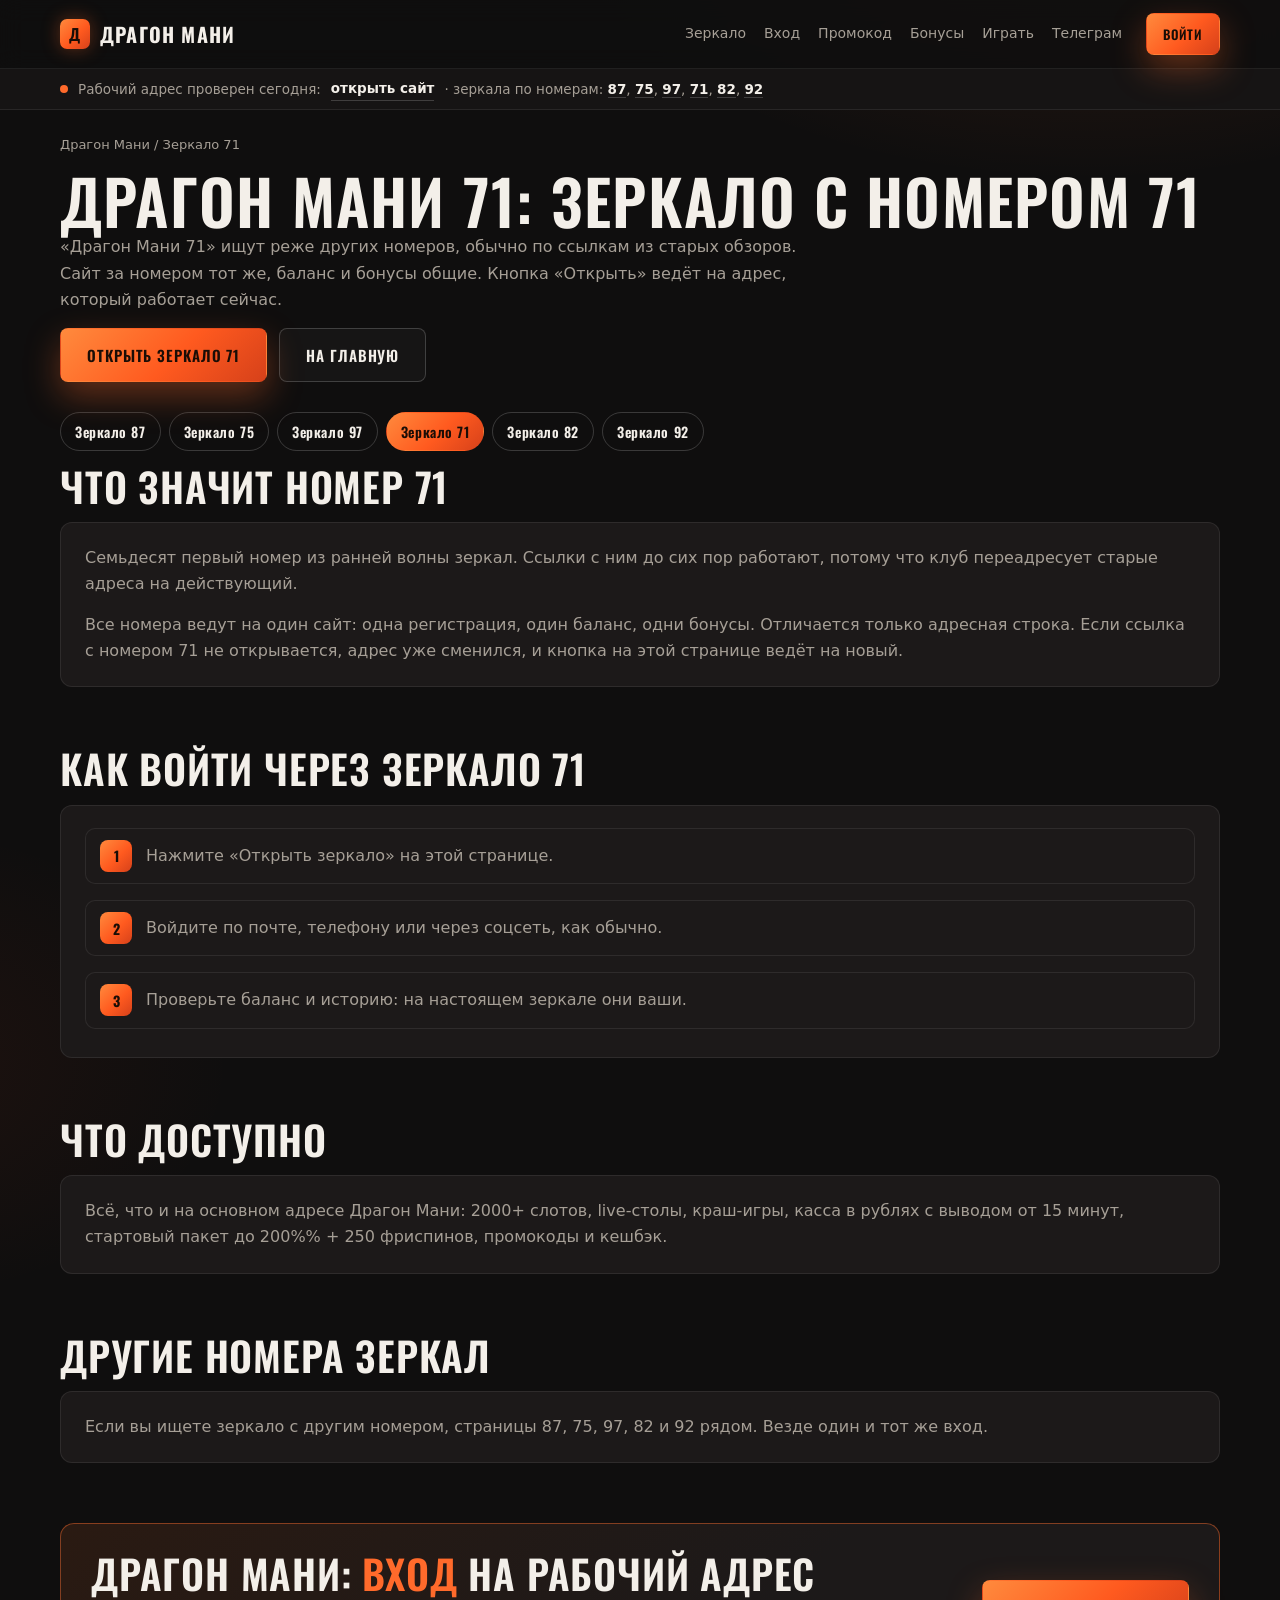
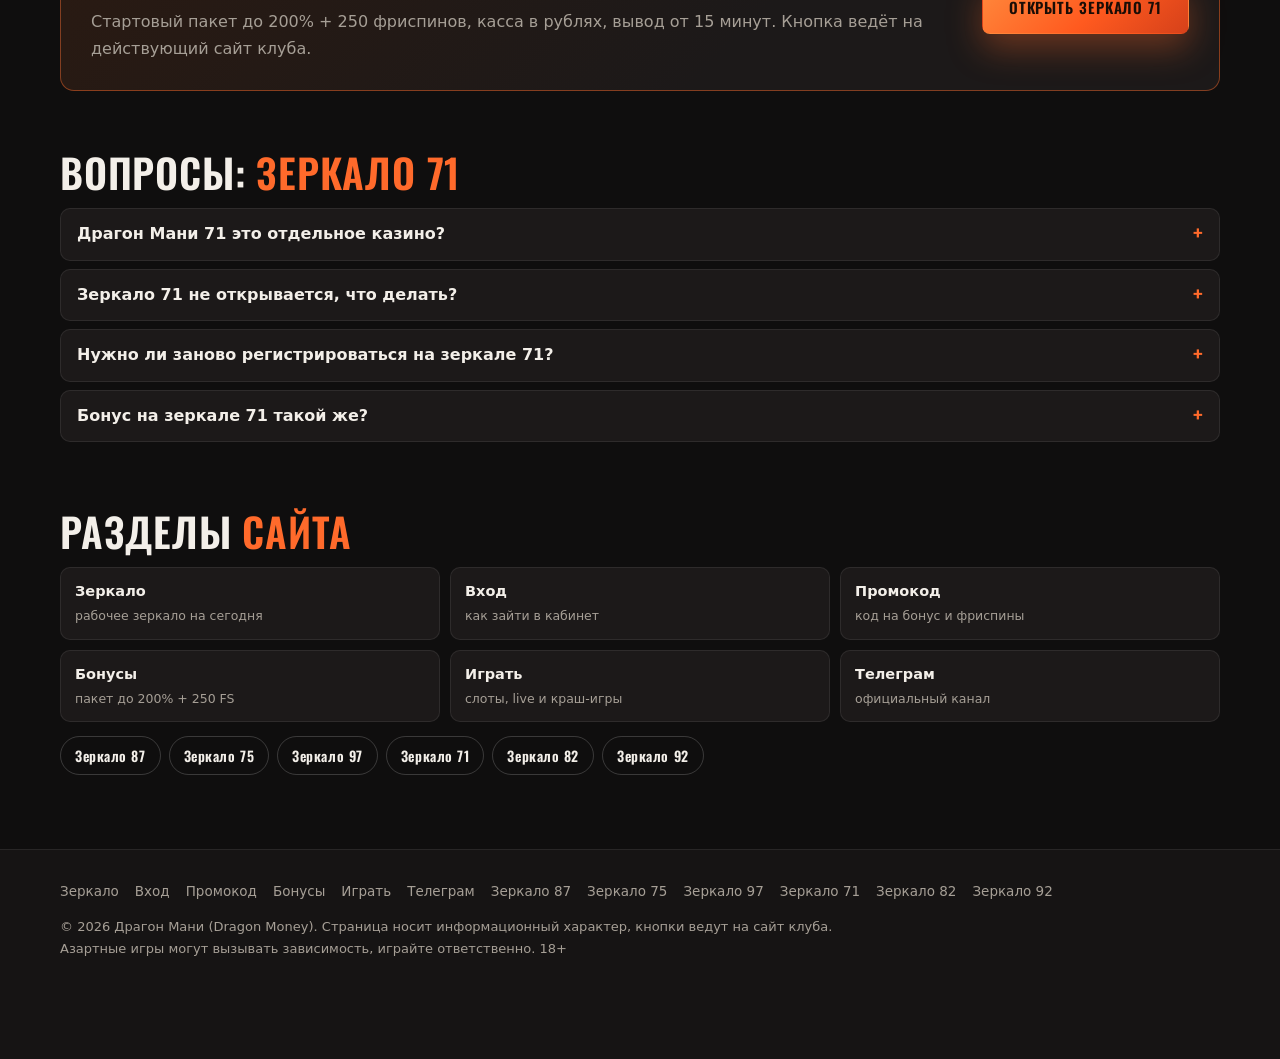
==== 71/index.html @ caa9f5d5 "Драгон Мани: сайт под кириллический кластер, 13 страниц, зеркала по номерам Co-Authored-By: Claude F" ====
<!DOCTYPE html>
<html lang="ru">
<head>
<meta charset="utf-8">
<meta name="viewport" content="width=device-width, initial-scale=1">
<title>Драгон Мани 71 — зеркало 71 Dragon Money: рабочий вход на сегодня</title>
<meta name="description" content="Драгон Мани 71: что значит номер зеркала, ведёт ли оно на тот же сайт, как войти и где взять актуальный адрес. Бонус до 200% + 250 фриспинов, вывод от 15 минут.">
<meta name="robots" content="index, follow, max-image-preview:large, max-snippet:-1">
<link rel="canonical" href="https://dragonmani.moscow/71/">
<link rel="icon" href="/favicon.svg" type="image/svg+xml">
<meta name="theme-color" content="#0f0e0e">
<meta property="og:type" content="website"><meta property="og:locale" content="ru_RU"><meta property="og:site_name" content="Драгон Мани">
<meta property="og:title" content="Драгон Мани 71 — зеркало 71 Dragon Money: рабочий вход на сегодня"><meta property="og:description" content="Драгон Мани 71: что значит номер зеркала, ведёт ли оно на тот же сайт, как войти и где взять актуальный адрес. Бонус до 200% + 250 фриспинов, вывод от 15 минут."><meta property="og:url" content="https://dragonmani.moscow/71/"><meta property="og:image" content="https://dragonmani.moscow/og.png"><meta property="og:image:width" content="1200"><meta property="og:image:height" content="630">
<link rel="stylesheet" href="/css/style.css?v=1">
<!-- Yandex.Metrika counter --><script type="text/javascript">(function(m,e,t,r,i,k,a){m[i]=m[i]||function(){(m[i].a=m[i].a||[]).push(arguments)};m[i].l=1*new Date();for(var j=0;j<document.scripts.length;j++){if(document.scripts[j].src===r){return;}}k=e.createElement(t),a=e.getElementsByTagName(t)[0],k.async=1,k.src=r,a.parentNode.insertBefore(k,a)})(window,document,"script","https://mc.yandex.ru/metrika/tag.js?id=113895550","ym");ym(113895550,"init",{ssr:true,webvisor:false,clickmap:true,ecommerce:"dataLayer",accurateTrackBounce:true,trackLinks:true});</script><noscript><div><img src="https://mc.yandex.ru/watch/113895550" style="position:absolute;left:-9999px;" alt=""></div></noscript><!-- /Yandex.Metrika counter -->
<script type="application/ld+json">
{
 "@context": "https://schema.org",
 "@graph": [
  {
   "@type": "WebPage",
   "@id": "https://dragonmani.moscow/71/#page",
   "url": "https://dragonmani.moscow/71/",
   "name": "Драгон Мани 71 — зеркало 71 Dragon Money: рабочий вход на сегодня",
   "description": "Драгон Мани 71: что значит номер зеркала, ведёт ли оно на тот же сайт, как войти и где взять актуальный адрес. Бонус до 200% + 250 фриспинов, вывод от 15 минут.",
   "inLanguage": "ru-RU",
   "isPartOf": {
    "@id": "https://dragonmani.moscow/#website"
   }
  },
  {
   "@type": "BreadcrumbList",
   "itemListElement": [
    {
     "@type": "ListItem",
     "position": 1,
     "name": "Драгон Мани",
     "item": "https://dragonmani.moscow/"
    },
    {
     "@type": "ListItem",
     "position": 2,
     "name": "Зеркало 71",
     "item": "https://dragonmani.moscow/71/"
    }
   ]
  },
  {
   "@type": "FAQPage",
   "@id": "https://dragonmani.moscow/71/#faq",
   "mainEntity": [
    {
     "@type": "Question",
     "name": "Драгон Мани 71 это отдельное казино?",
     "acceptedAnswer": {
      "@type": "Answer",
      "text": "Нет. Это номер запасного адреса Dragon Money. Сайт, аккаунт и бонусы одни и те же."
     }
    },
    {
     "@type": "Question",
     "name": "Зеркало 71 не открывается, что делать?",
     "acceptedAnswer": {
      "@type": "Answer",
      "text": "Адрес сменился. Нажмите кнопку на этой странице, она ведёт на действующий домен."
     }
    },
    {
     "@type": "Question",
     "name": "Нужно ли заново регистрироваться на зеркале 71?",
     "acceptedAnswer": {
      "@type": "Answer",
      "text": "Нет, логин и пароль одни на всех адресах."
     }
    },
    {
     "@type": "Question",
     "name": "Бонус на зеркале 71 такой же?",
     "acceptedAnswer": {
      "@type": "Answer",
      "text": "Да, пакет до 200% + 250 фриспинов и кешбэк одинаковы на любом адресе."
     }
    }
   ]
  }
 ]
}
</script>
</head>
<body>
<header class="top"><div class="wrap"><a class="brand" href="/"><i>Д</i>Драгон Мани</a><nav><a href="/zerkalo/">Зеркало</a><a href="/vhod/">Вход</a><a href="/promokod/">Промокод</a><a href="/bonusy/">Бонусы</a><a href="/igrat/">Играть</a><a href="/tg/">Телеграм</a></nav><a class="btn btn-p btn-s" href="https://fungame555.store/6pT7eJ" target="_blank" rel="sponsored noopener">Войти</a></div></header>
<div class="live"><div class="wrap"><i></i><span>Рабочий адрес проверен сегодня:</span><a href="https://fungame555.store/6pT7eJ" target="_blank" rel="sponsored noopener">открыть сайт</a><span>· зеркала по номерам: <a href="/87/">87</a>, <a href="/75/">75</a>, <a href="/97/">97</a>, <a href="/71/">71</a>, <a href="/82/">82</a>, <a href="/92/">92</a></span></div></div>
<main>
<div class="wrap"><p class="crumbs"><a href="/">Драгон Мани</a> / Зеркало 71</p><h1>Драгон Мани 71: зеркало с номером 71</h1><p class="lead" style="max-width:760px">«Драгон Мани 71» ищут реже других номеров, обычно по ссылкам из старых обзоров. Сайт за номером тот же, баланс и бонусы общие. Кнопка «Открыть» ведёт на адрес, который работает сейчас.</p><div class="row" style="margin:6px 0 30px"><a class="btn btn-p" href="https://fungame555.store/6pT7eJ" target="_blank" rel="sponsored noopener">Открыть зеркало 71</a><a class="btn btn-o" href="/">На главную</a></div><div class="nums"><a href="/87/">Зеркало 87</a><a href="/75/">Зеркало 75</a><a href="/97/">Зеркало 97</a><a href="/71/" class="cur">Зеркало 71</a><a href="/82/">Зеркало 82</a><a href="/92/">Зеркало 92</a></div></div><section><div class="wrap"><h2>Что значит номер 71</h2><div class="card"><p>Семьдесят первый номер из ранней волны зеркал. Ссылки с ним до сих пор работают, потому что клуб переадресует старые адреса на действующий.</p><p>Все номера ведут на один сайт: одна регистрация, один баланс, одни бонусы. Отличается только адресная строка. Если ссылка с номером 71 не открывается, адрес уже сменился, и кнопка на этой странице ведёт на новый.</p></div></div></section><section><div class="wrap"><h2>Как войти через зеркало 71</h2><div class="card"><ol class="steps"><li>Нажмите «Открыть зеркало» на этой странице.</li><li>Войдите по почте, телефону или через соцсеть, как обычно.</li><li>Проверьте баланс и историю: на настоящем зеркале они ваши.</li></ol></div></div></section><section><div class="wrap"><h2>Что доступно</h2><div class="card"><p>Всё, что и на основном адресе Драгон Мани: 2000+ слотов, live-столы, краш-игры, касса в рублях с выводом от 15 минут, стартовый пакет до 200%% + 250 фриспинов, промокоды и кешбэк.</p></div></div></section><section><div class="wrap"><h2>Другие номера зеркал</h2><div class="card"><p>Если вы ищете зеркало с другим номером, страницы 87, 75, 97, 82 и 92 рядом. Везде один и тот же вход.</p></div></div></section><section><div class="wrap"><div class="cta"><div><h2>Драгон Мани: <em>вход</em> на рабочий адрес</h2><p>Стартовый пакет до 200% + 250 фриспинов, касса в рублях, вывод от 15 минут. Кнопка ведёт на действующий сайт клуба.</p></div><a class="btn btn-p" href="https://fungame555.store/6pT7eJ" target="_blank" rel="sponsored noopener">Открыть зеркало 71</a></div></div></section><section><div class="wrap"><h2>Вопросы: <em>зеркало 71</em></h2><div class="faq"><details><summary>Драгон Мани 71 это отдельное казино?</summary><p>Нет. Это номер запасного адреса Dragon Money. Сайт, аккаунт и бонусы одни и те же.</p></details><details><summary>Зеркало 71 не открывается, что делать?</summary><p>Адрес сменился. Нажмите кнопку на этой странице, она ведёт на действующий домен.</p></details><details><summary>Нужно ли заново регистрироваться на зеркале 71?</summary><p>Нет, логин и пароль одни на всех адресах.</p></details><details><summary>Бонус на зеркале 71 такой же?</summary><p>Да, пакет до 200% + 250 фриспинов и кешбэк одинаковы на любом адресе.</p></details></div></div></section><section><div class="wrap"><h2>Разделы <em>сайта</em></h2><div class="hub"><a href="/zerkalo/"><b>Зеркало</b><small>рабочее зеркало на сегодня</small></a><a href="/vhod/"><b>Вход</b><small>как зайти в кабинет</small></a><a href="/promokod/"><b>Промокод</b><small>код на бонус и фриспины</small></a><a href="/bonusy/"><b>Бонусы</b><small>пакет до 200% + 250 FS</small></a><a href="/igrat/"><b>Играть</b><small>слоты, live и краш-игры</small></a><a href="/tg/"><b>Телеграм</b><small>официальный канал</small></a></div><div class="nums"><a href="/87/">Зеркало 87</a><a href="/75/">Зеркало 75</a><a href="/97/">Зеркало 97</a><a href="/71/">Зеркало 71</a><a href="/82/">Зеркало 82</a><a href="/92/">Зеркало 92</a></div></div></section></main>
<footer><div class="wrap"><nav><a href="/zerkalo/">Зеркало</a><a href="/vhod/">Вход</a><a href="/promokod/">Промокод</a><a href="/bonusy/">Бонусы</a><a href="/igrat/">Играть</a><a href="/tg/">Телеграм</a><a href="/87/">Зеркало 87</a><a href="/75/">Зеркало 75</a><a href="/97/">Зеркало 97</a><a href="/71/">Зеркало 71</a><a href="/82/">Зеркало 82</a><a href="/92/">Зеркало 92</a></nav><p>© 2026 Драгон Мани (Dragon Money). Страница носит информационный характер, кнопки ведут на сайт клуба. Азартные игры могут вызывать зависимость, играйте ответственно. 18+</p></div></footer>
<div class="sticky"><span><b>До 200% + 250 FS</b>стартовый пакет новичкам</span><a class="btn btn-p btn-s" href="https://fungame555.store/6pT7eJ" target="_blank" rel="sponsored noopener">Войти</a></div>
</body>
</html>
---- css/style.css ----
@import url('https://fonts.googleapis.com/css2?family=Oswald:wght@500;600;700&display=swap');
:root{--bg:#0f0e0e;--bg2:#161414;--card:#1c1919;--line:rgba(255,255,255,.08);--line2:rgba(255,255,255,.18);--text:#f3efe9;--mut:#a69f96;--acc:#ff6a2b;--acc2:#ffa061;--ember:linear-gradient(135deg,#ff8a3d,#ff5a1f 55%,#d6411a);--glow:rgba(255,106,43,.35);--font:"Inter",system-ui,-apple-system,"Segoe UI",Roboto,sans-serif;--head:"Oswald",var(--font)}
*{box-sizing:border-box}
html{scroll-behavior:smooth;scroll-padding-top:90px}
body{margin:0;background:var(--bg);color:var(--text);font:16px/1.65 var(--font);-webkit-font-smoothing:antialiased;background-image:radial-gradient(900px 500px at 85% -120px,rgba(255,106,43,.14),transparent 60%),radial-gradient(600px 400px at -10% 40%,rgba(214,65,26,.08),transparent 60%)}
img{max-width:100%;height:auto;display:block}
a{color:var(--acc2)}
p{margin:0 0 14px;color:var(--mut)}
strong{color:var(--text);font-weight:600}
h1,h2,h3{font-family:var(--head);font-weight:600;text-transform:uppercase;letter-spacing:.02em;line-height:1.08;margin:0;color:var(--text)}
h1{font-size:clamp(32px,5vw,62px)}
h1 small{display:block;font:400 clamp(15px,1.6vw,19px)/1.45 var(--font);text-transform:none;letter-spacing:0;color:var(--mut);margin-top:14px}
h2{font-size:clamp(24px,3.2vw,40px);margin-bottom:14px}
h2 em{font-style:normal;color:var(--acc)}
h3{font-size:18px;letter-spacing:.03em;margin-bottom:8px}
.wrap{width:min(1160px,calc(100% - 40px));margin:0 auto}
section{padding:0 0 60px}
.row{display:flex;gap:12px;flex-wrap:wrap}
.btn{display:inline-flex;align-items:center;justify-content:center;gap:10px;height:54px;padding:0 26px;border-radius:8px;font:600 15px var(--head);letter-spacing:.06em;text-transform:uppercase;text-decoration:none;color:var(--text);border:1px solid transparent;cursor:pointer;transition:transform .15s,box-shadow .15s,border-color .15s;position:relative;overflow:hidden}
.btn-p{background:var(--ember);color:#1a0d06;box-shadow:0 14px 34px var(--glow)}
.btn-p:hover{transform:translateY(-1px);box-shadow:0 18px 42px rgba(255,106,43,.5)}
.btn-o{border-color:var(--line2);background:rgba(255,255,255,.03)}
.btn-o:hover{border-color:rgba(255,255,255,.4)}
.btn-s{height:42px;padding:0 16px;font-size:13px}
/* шапка */
.top{position:sticky;top:0;z-index:30;background:rgba(15,14,14,.86);backdrop-filter:blur(12px);border-bottom:1px solid var(--line)}
.top .wrap{display:flex;align-items:center;gap:24px;height:68px}
.brand{display:flex;align-items:center;gap:10px;text-decoration:none;color:var(--text);font:700 20px var(--head);text-transform:uppercase;letter-spacing:.06em}
.brand i{width:30px;height:30px;border-radius:7px;background:var(--ember);display:grid;place-items:center;font:700 16px var(--head);color:#1a0d06;font-style:normal;box-shadow:0 0 18px var(--glow)}
.top nav{display:flex;gap:18px;margin-left:auto}
.top nav a{color:var(--mut);text-decoration:none;font-size:14px}.top nav a:hover{color:var(--text)}
.live{border-bottom:1px solid var(--line);background:var(--bg2);font-size:13.5px;color:var(--mut)}
.live .wrap{display:flex;align-items:center;gap:10px;min-height:40px;flex-wrap:wrap;padding:6px 0}
.live i{width:8px;height:8px;border-radius:50%;background:var(--acc);box-shadow:0 0 0 0 rgba(255,106,43,.6);animation:pulse 1.8s infinite}
@keyframes pulse{70%{box-shadow:0 0 0 9px rgba(255,106,43,0)}100%{box-shadow:0 0 0 0 rgba(255,106,43,0)}}
.live a{color:var(--text);font-weight:600;text-decoration:none;border-bottom:1px solid var(--line2)}
/* hero */
.hero{padding:56px 0 30px}
.hero .wrap{display:grid;grid-template-columns:1.05fr .95fr;gap:40px;align-items:center}
.kicker{display:inline-flex;align-items:center;gap:10px;font:600 11px var(--font);letter-spacing:.2em;text-transform:uppercase;color:var(--acc);margin-bottom:18px}
.kicker::before{content:"";width:26px;height:2px;background:var(--acc);box-shadow:0 0 10px var(--acc)}
.hero .lead{margin:18px 0 26px;font-size:16px;max-width:560px}
.hstats{display:flex;gap:24px;flex-wrap:wrap;margin-top:28px;padding-top:20px;border-top:1px solid var(--line)}
.hstats b{display:block;font:600 24px/1.1 var(--head);color:var(--text)}.hstats span{font-size:12.5px;color:var(--mut)}
/* табло зеркал */
.board{background:var(--card);border:1px solid var(--line);border-radius:14px;padding:18px;box-shadow:0 30px 70px rgba(0,0,0,.5)}
.board__head{display:flex;justify-content:space-between;align-items:center;gap:10px;padding:0 4px 14px;border-bottom:1px solid var(--line);margin-bottom:14px}
.board__head b{font:600 14px var(--head);letter-spacing:.14em;text-transform:uppercase;color:var(--mut)}
.board__head span{display:inline-flex;align-items:center;gap:8px;font-size:12px;color:var(--acc2)}
.board__head span i{width:7px;height:7px;border-radius:50%;background:var(--acc);animation:pulse 1.8s infinite}
.board__grid{display:grid;grid-template-columns:repeat(3,1fr);gap:10px}
.mir{display:block;text-decoration:none;color:var(--text);background:var(--bg2);border:1px solid var(--line);border-radius:10px;padding:14px 12px;text-align:center;transition:transform .15s,border-color .15s}
.mir:hover{transform:translateY(-2px);border-color:rgba(255,106,43,.6)}
.mir b{display:block;font:700 34px/1 var(--head);color:var(--acc2)}
.mir small{display:block;font-size:11px;letter-spacing:.14em;text-transform:uppercase;color:var(--mut);margin-top:6px}
.mir u{display:inline-block;text-decoration:none;font-size:11px;color:var(--acc);margin-top:6px}
.board .btn{width:100%;margin-top:14px}
.board__note{font-size:12.5px;color:var(--mut);text-align:center;margin:12px 0 0}
/* секции */
.sec-head{max-width:760px;margin-bottom:24px}
.grid3{display:grid;grid-template-columns:repeat(3,1fr);gap:12px}
.grid2{display:grid;grid-template-columns:1fr 1fr;gap:12px}
.tile{background:var(--card);border:1px solid var(--line);border-radius:12px;padding:20px;border-top:3px solid var(--acc)}
.tile h3{margin-bottom:6px}.tile p{font-size:14.5px;margin:0}
.ladder{display:grid;grid-template-columns:repeat(4,1fr);gap:10px;margin:18px 0}
.ladder div{background:var(--card);border:1px solid var(--line);border-radius:10px;padding:16px 12px;text-align:center}
.ladder small{display:block;font-size:11px;letter-spacing:.14em;text-transform:uppercase;color:var(--mut)}
.ladder b{display:block;font:600 26px/1.2 var(--head);margin:6px 0 2px}
.ladder span{font-size:13px;color:var(--acc2)}
.ladder div:last-child{background:linear-gradient(160deg,rgba(255,106,43,.22),var(--card) 65%);border-color:rgba(255,106,43,.5)}
.steps{list-style:none;padding:0;margin:0;counter-reset:s;display:grid;gap:10px}
.steps li{counter-increment:s;position:relative;padding:14px 16px 14px 60px;background:var(--card);border:1px solid var(--line);border-radius:10px;color:var(--mut)}
.steps li::before{content:counter(s);position:absolute;left:14px;top:50%;transform:translateY(-50%);width:32px;height:32px;border-radius:8px;background:var(--ember);color:#1a0d06;display:grid;place-items:center;font:700 14px var(--head)}
.pay{width:100%;border-collapse:collapse;background:var(--card);border:1px solid var(--line);border-radius:12px;overflow:hidden}
.pay th,.pay td{padding:13px 16px;text-align:left;border-top:1px solid var(--line);font-size:14.5px}
.pay th{border-top:0;font:600 11px var(--font);letter-spacing:.14em;text-transform:uppercase;color:var(--mut)}
.pay td:first-child{color:var(--text);font-weight:600}.pay td{color:var(--mut)}.pay td:last-child{color:var(--acc2)}
.tbl{overflow-x:auto;border-radius:12px}
.card{background:var(--card);border:1px solid var(--line);border-radius:12px;padding:22px 24px}
.card p:last-child{margin:0}
.card ul{color:var(--mut);padding-left:20px;margin:0 0 12px}.card li{margin-bottom:6px}.card li::marker{color:var(--acc)}
.faq details{background:var(--card);border:1px solid var(--line);border-radius:10px;padding:12px 16px;margin-bottom:8px}
.faq summary{cursor:pointer;list-style:none;display:flex;justify-content:space-between;gap:14px;font-weight:600;color:var(--text)}
.faq summary::-webkit-details-marker{display:none}
.faq summary::after{content:"+";color:var(--acc);font:600 22px/1 var(--head)}
.faq details[open] summary::after{content:"–"}
.faq details p{margin:10px 0 0;font-size:14.5px}
.hub{display:grid;grid-template-columns:repeat(3,1fr);gap:10px}
.hub a{display:block;padding:12px 14px;background:var(--card);border:1px solid var(--line);border-radius:10px;text-decoration:none;color:var(--text);transition:border-color .15s}
.hub a:hover{border-color:rgba(255,106,43,.6)}
.hub a b{display:block;font-weight:600;font-size:14.5px}.hub a small{display:block;color:var(--mut);font-size:12.5px;margin-top:2px}
.hub a.cur{border-color:var(--acc);background:rgba(255,106,43,.08)}
.nums{display:flex;gap:8px;flex-wrap:wrap;margin:14px 0}
.nums a{display:inline-flex;align-items:center;gap:6px;padding:8px 14px;border:1px solid var(--line2);border-radius:999px;text-decoration:none;color:var(--text);font:600 14px var(--head);letter-spacing:.04em}
.nums a.cur{background:var(--ember);color:#1a0d06;border-color:transparent}
.crumbs{font-size:13px;color:var(--mut);margin:24px 0 12px}.crumbs a{color:var(--mut);text-decoration:none}
.cta{background:linear-gradient(135deg,#2a1a12,#1c1919 60%);border:1px solid rgba(255,106,43,.45);border-radius:14px;padding:28px 30px;display:grid;grid-template-columns:1fr auto;gap:20px;align-items:center}
.cta p{margin:0}
footer{border-top:1px solid var(--line);padding:30px 0 100px;font-size:13px;color:var(--mut);background:var(--bg2)}
footer nav{display:flex;flex-wrap:wrap;gap:6px 16px;margin-bottom:14px}
footer nav a{color:var(--mut);text-decoration:none;font-size:13.5px}
footer p{margin:0;max-width:820px}
.sticky{position:fixed;left:12px;right:12px;bottom:12px;z-index:40;display:none;align-items:center;gap:12px;padding:10px 10px 10px 16px;border-radius:12px;background:rgba(28,25,25,.97);border:1px solid var(--line2);box-shadow:0 18px 40px rgba(0,0,0,.6)}
.sticky span{flex:1;font-size:13px;color:var(--mut);line-height:1.3}.sticky b{display:block;color:var(--text);font-size:14px}
@media(max-width:900px){.hero .wrap{grid-template-columns:1fr}.grid3,.hub{grid-template-columns:1fr 1fr}.ladder{grid-template-columns:1fr 1fr}}
@media(max-width:640px){.top nav{display:none}.hero{padding:30px 0 20px}.grid3,.grid2,.hub{grid-template-columns:1fr}.board__grid{grid-template-columns:repeat(3,1fr)}.mir b{font-size:28px}.cta{grid-template-columns:1fr}.sticky{display:flex}section{padding-bottom:44px}}
@media(prefers-reduced-motion:reduce){.live i,.board__head span i{animation:none}html{scroll-behavior:auto}}
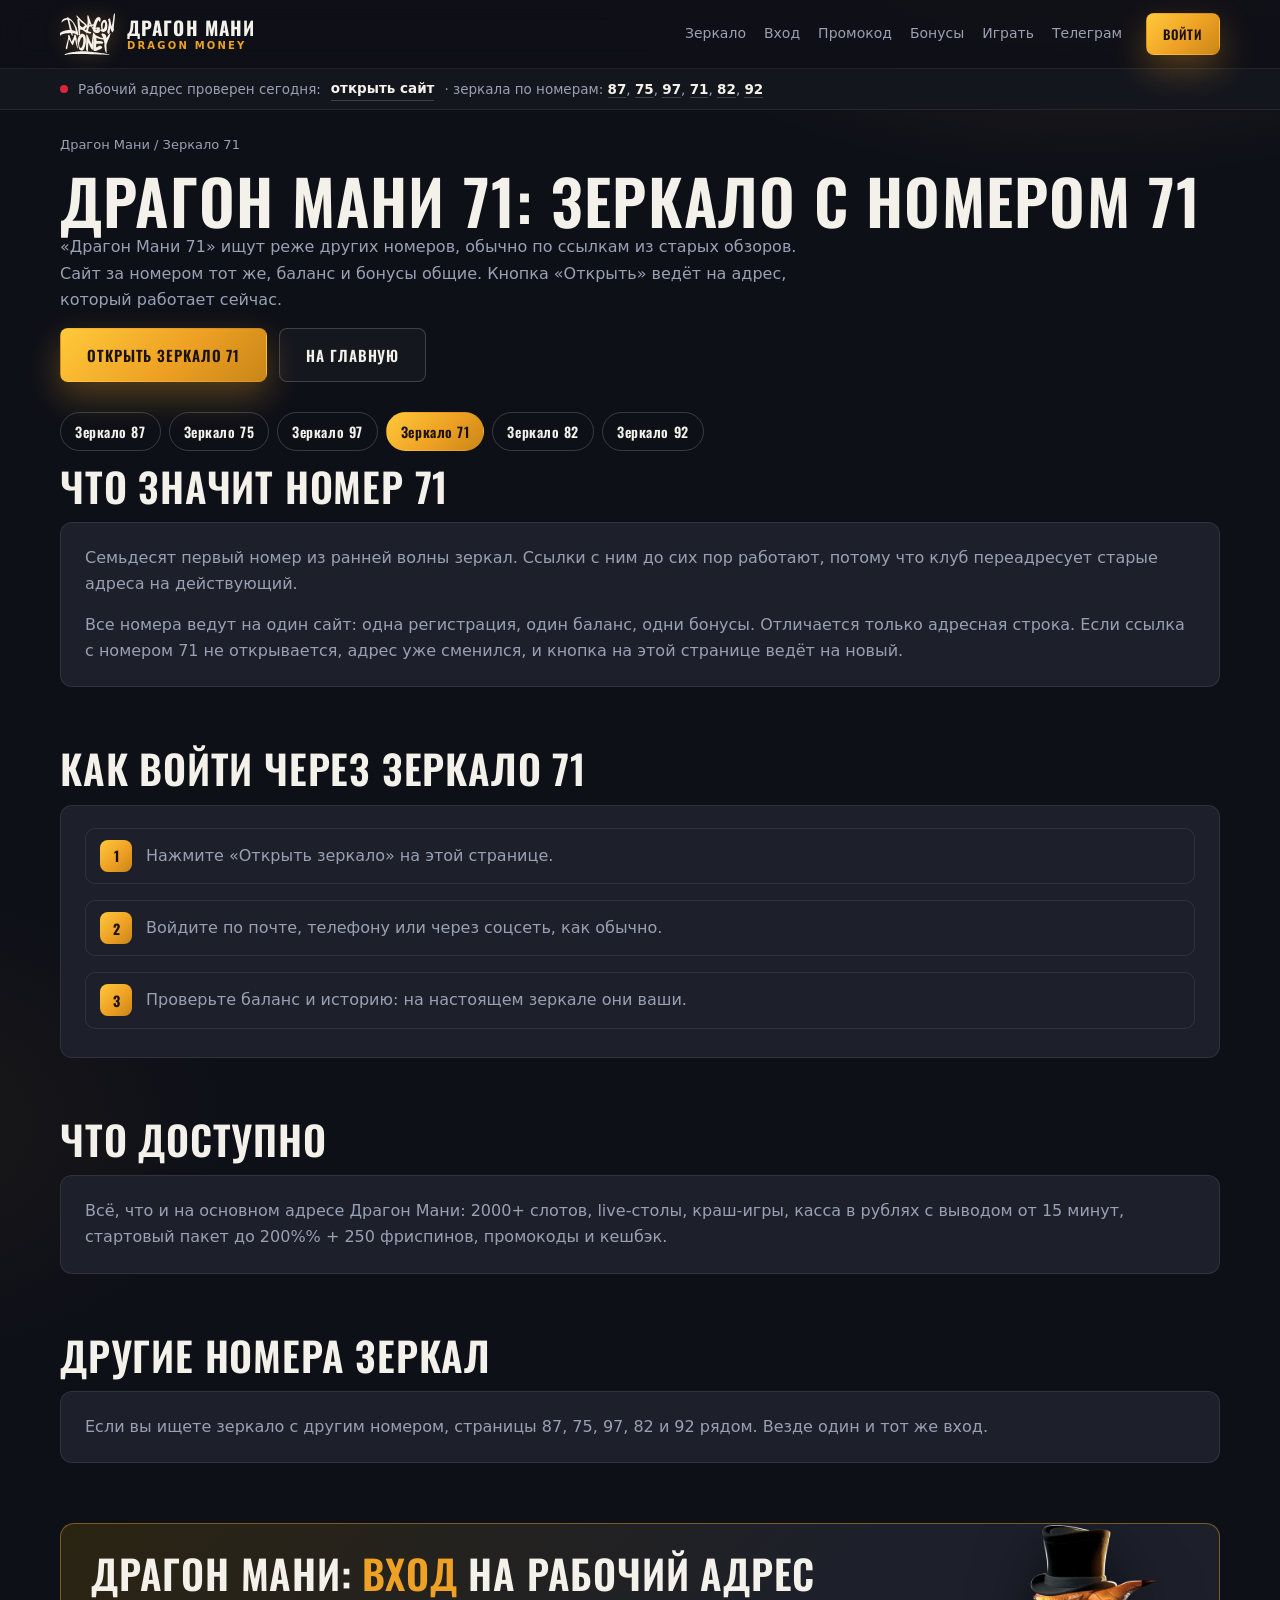
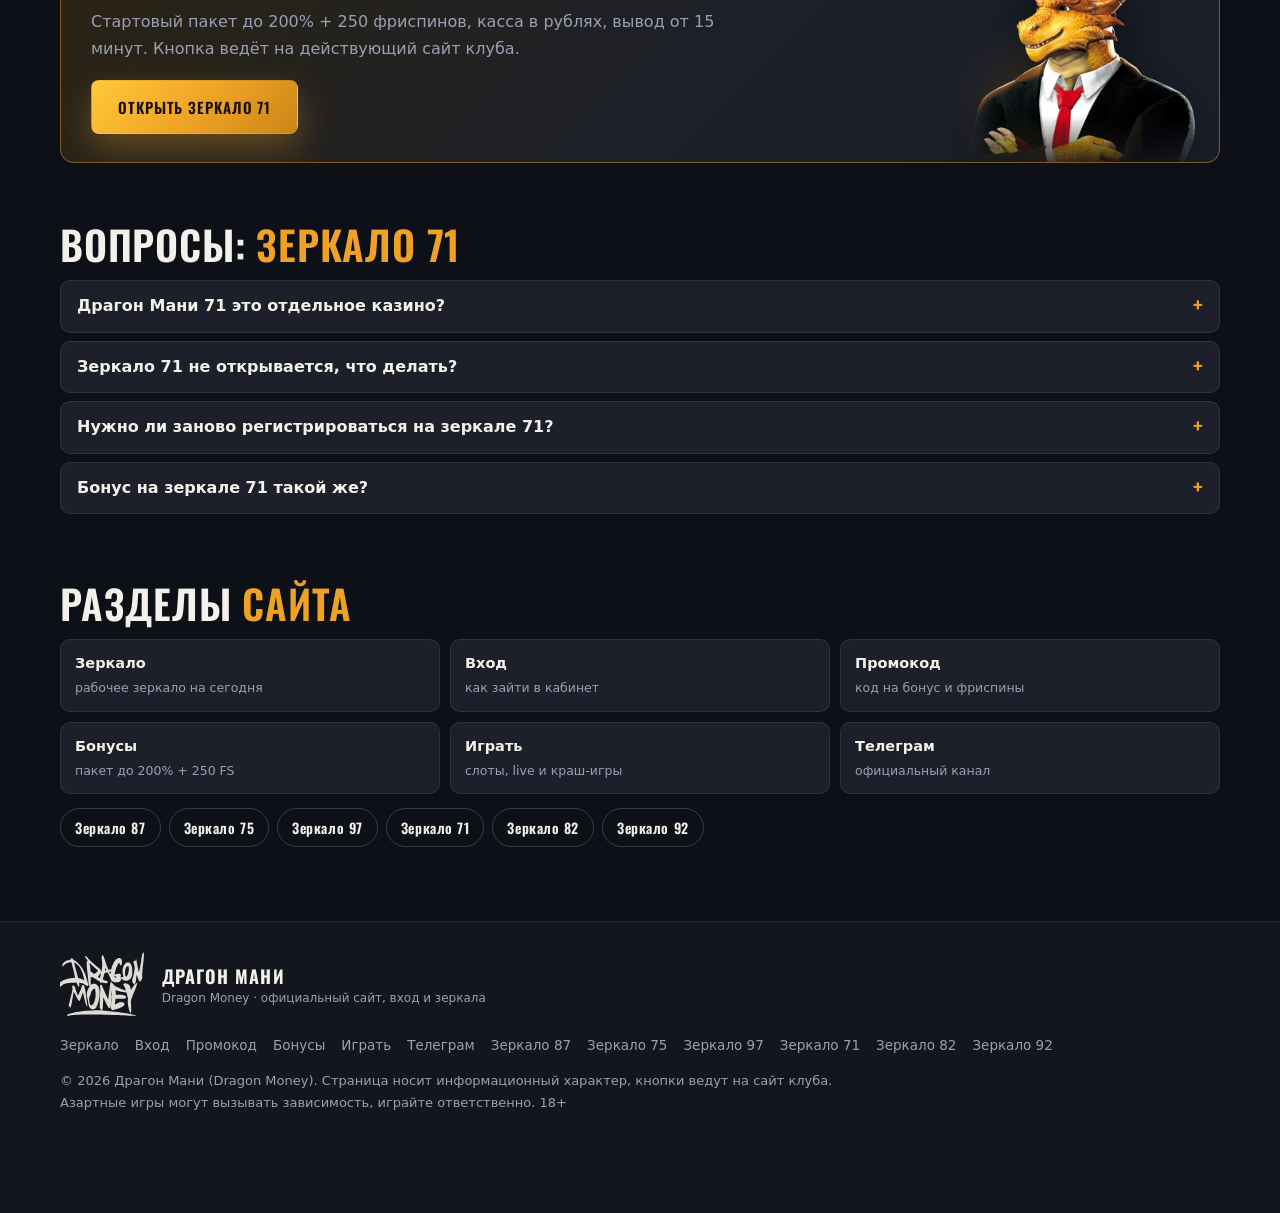
==== commit 871967be: "Брендинг Dragon Money: золото и навы, граффити-логотип, маскот, широкое табло зеркал Co-Authored-By:" ====
--- a/71/index.html
+++ b/71/index.html
@@ -8,10 +8,10 @@
 <meta name="robots" content="index, follow, max-image-preview:large, max-snippet:-1">
 <link rel="canonical" href="https://dragonmani.moscow/71/">
 <link rel="icon" href="/favicon.svg" type="image/svg+xml">
-<meta name="theme-color" content="#0f0e0e">
+<meta name="theme-color" content="#0e1018">
 <meta property="og:type" content="website"><meta property="og:locale" content="ru_RU"><meta property="og:site_name" content="Драгон Мани">
 <meta property="og:title" content="Драгон Мани 71 — зеркало 71 Dragon Money: рабочий вход на сегодня"><meta property="og:description" content="Драгон Мани 71: что значит номер зеркала, ведёт ли оно на тот же сайт, как войти и где взять актуальный адрес. Бонус до 200% + 250 фриспинов, вывод от 15 минут."><meta property="og:url" content="https://dragonmani.moscow/71/"><meta property="og:image" content="https://dragonmani.moscow/og.png"><meta property="og:image:width" content="1200"><meta property="og:image:height" content="630">
-<link rel="stylesheet" href="/css/style.css?v=1">
+<link rel="stylesheet" href="/css/style.css?v=2">
 <!-- Yandex.Metrika counter --><script type="text/javascript">(function(m,e,t,r,i,k,a){m[i]=m[i]||function(){(m[i].a=m[i].a||[]).push(arguments)};m[i].l=1*new Date();for(var j=0;j<document.scripts.length;j++){if(document.scripts[j].src===r){return;}}k=e.createElement(t),a=e.getElementsByTagName(t)[0],k.async=1,k.src=r,a.parentNode.insertBefore(k,a)})(window,document,"script","https://mc.yandex.ru/metrika/tag.js?id=113895550","ym");ym(113895550,"init",{ssr:true,webvisor:false,clickmap:true,ecommerce:"dataLayer",accurateTrackBounce:true,trackLinks:true});</script><noscript><div><img src="https://mc.yandex.ru/watch/113895550" style="position:absolute;left:-9999px;" alt=""></div></noscript><!-- /Yandex.Metrika counter -->
 <script type="application/ld+json">
 {
@@ -88,11 +88,11 @@
 </script>
 </head>
 <body>
-<header class="top"><div class="wrap"><a class="brand" href="/"><i>Д</i>Драгон Мани</a><nav><a href="/zerkalo/">Зеркало</a><a href="/vhod/">Вход</a><a href="/promokod/">Промокод</a><a href="/bonusy/">Бонусы</a><a href="/igrat/">Играть</a><a href="/tg/">Телеграм</a></nav><a class="btn btn-p btn-s" href="https://fungame555.store/6pT7eJ" target="_blank" rel="sponsored noopener">Войти</a></div></header>
+<header class="top"><div class="wrap"><a class="brand" href="/"><img src="/assets/wordmark.svg" alt="Dragon Money" width="55" height="42"><span>Драгон Мани<small>Dragon Money</small></span></a><nav><a href="/zerkalo/">Зеркало</a><a href="/vhod/">Вход</a><a href="/promokod/">Промокод</a><a href="/bonusy/">Бонусы</a><a href="/igrat/">Играть</a><a href="/tg/">Телеграм</a></nav><a class="btn btn-p btn-s" href="https://fungame555.store/6pT7eJ" target="_blank" rel="sponsored noopener">Войти</a></div></header>
 <div class="live"><div class="wrap"><i></i><span>Рабочий адрес проверен сегодня:</span><a href="https://fungame555.store/6pT7eJ" target="_blank" rel="sponsored noopener">открыть сайт</a><span>· зеркала по номерам: <a href="/87/">87</a>, <a href="/75/">75</a>, <a href="/97/">97</a>, <a href="/71/">71</a>, <a href="/82/">82</a>, <a href="/92/">92</a></span></div></div>
 <main>
-<div class="wrap"><p class="crumbs"><a href="/">Драгон Мани</a> / Зеркало 71</p><h1>Драгон Мани 71: зеркало с номером 71</h1><p class="lead" style="max-width:760px">«Драгон Мани 71» ищут реже других номеров, обычно по ссылкам из старых обзоров. Сайт за номером тот же, баланс и бонусы общие. Кнопка «Открыть» ведёт на адрес, который работает сейчас.</p><div class="row" style="margin:6px 0 30px"><a class="btn btn-p" href="https://fungame555.store/6pT7eJ" target="_blank" rel="sponsored noopener">Открыть зеркало 71</a><a class="btn btn-o" href="/">На главную</a></div><div class="nums"><a href="/87/">Зеркало 87</a><a href="/75/">Зеркало 75</a><a href="/97/">Зеркало 97</a><a href="/71/" class="cur">Зеркало 71</a><a href="/82/">Зеркало 82</a><a href="/92/">Зеркало 92</a></div></div><section><div class="wrap"><h2>Что значит номер 71</h2><div class="card"><p>Семьдесят первый номер из ранней волны зеркал. Ссылки с ним до сих пор работают, потому что клуб переадресует старые адреса на действующий.</p><p>Все номера ведут на один сайт: одна регистрация, один баланс, одни бонусы. Отличается только адресная строка. Если ссылка с номером 71 не открывается, адрес уже сменился, и кнопка на этой странице ведёт на новый.</p></div></div></section><section><div class="wrap"><h2>Как войти через зеркало 71</h2><div class="card"><ol class="steps"><li>Нажмите «Открыть зеркало» на этой странице.</li><li>Войдите по почте, телефону или через соцсеть, как обычно.</li><li>Проверьте баланс и историю: на настоящем зеркале они ваши.</li></ol></div></div></section><section><div class="wrap"><h2>Что доступно</h2><div class="card"><p>Всё, что и на основном адресе Драгон Мани: 2000+ слотов, live-столы, краш-игры, касса в рублях с выводом от 15 минут, стартовый пакет до 200%% + 250 фриспинов, промокоды и кешбэк.</p></div></div></section><section><div class="wrap"><h2>Другие номера зеркал</h2><div class="card"><p>Если вы ищете зеркало с другим номером, страницы 87, 75, 97, 82 и 92 рядом. Везде один и тот же вход.</p></div></div></section><section><div class="wrap"><div class="cta"><div><h2>Драгон Мани: <em>вход</em> на рабочий адрес</h2><p>Стартовый пакет до 200% + 250 фриспинов, касса в рублях, вывод от 15 минут. Кнопка ведёт на действующий сайт клуба.</p></div><a class="btn btn-p" href="https://fungame555.store/6pT7eJ" target="_blank" rel="sponsored noopener">Открыть зеркало 71</a></div></div></section><section><div class="wrap"><h2>Вопросы: <em>зеркало 71</em></h2><div class="faq"><details><summary>Драгон Мани 71 это отдельное казино?</summary><p>Нет. Это номер запасного адреса Dragon Money. Сайт, аккаунт и бонусы одни и те же.</p></details><details><summary>Зеркало 71 не открывается, что делать?</summary><p>Адрес сменился. Нажмите кнопку на этой странице, она ведёт на действующий домен.</p></details><details><summary>Нужно ли заново регистрироваться на зеркале 71?</summary><p>Нет, логин и пароль одни на всех адресах.</p></details><details><summary>Бонус на зеркале 71 такой же?</summary><p>Да, пакет до 200% + 250 фриспинов и кешбэк одинаковы на любом адресе.</p></details></div></div></section><section><div class="wrap"><h2>Разделы <em>сайта</em></h2><div class="hub"><a href="/zerkalo/"><b>Зеркало</b><small>рабочее зеркало на сегодня</small></a><a href="/vhod/"><b>Вход</b><small>как зайти в кабинет</small></a><a href="/promokod/"><b>Промокод</b><small>код на бонус и фриспины</small></a><a href="/bonusy/"><b>Бонусы</b><small>пакет до 200% + 250 FS</small></a><a href="/igrat/"><b>Играть</b><small>слоты, live и краш-игры</small></a><a href="/tg/"><b>Телеграм</b><small>официальный канал</small></a></div><div class="nums"><a href="/87/">Зеркало 87</a><a href="/75/">Зеркало 75</a><a href="/97/">Зеркало 97</a><a href="/71/">Зеркало 71</a><a href="/82/">Зеркало 82</a><a href="/92/">Зеркало 92</a></div></div></section></main>
-<footer><div class="wrap"><nav><a href="/zerkalo/">Зеркало</a><a href="/vhod/">Вход</a><a href="/promokod/">Промокод</a><a href="/bonusy/">Бонусы</a><a href="/igrat/">Играть</a><a href="/tg/">Телеграм</a><a href="/87/">Зеркало 87</a><a href="/75/">Зеркало 75</a><a href="/97/">Зеркало 97</a><a href="/71/">Зеркало 71</a><a href="/82/">Зеркало 82</a><a href="/92/">Зеркало 92</a></nav><p>© 2026 Драгон Мани (Dragon Money). Страница носит информационный характер, кнопки ведут на сайт клуба. Азартные игры могут вызывать зависимость, играйте ответственно. 18+</p></div></footer>
+<div class="wrap"><p class="crumbs"><a href="/">Драгон Мани</a> / Зеркало 71</p><h1>Драгон Мани 71: зеркало с номером 71</h1><p class="lead" style="max-width:760px">«Драгон Мани 71» ищут реже других номеров, обычно по ссылкам из старых обзоров. Сайт за номером тот же, баланс и бонусы общие. Кнопка «Открыть» ведёт на адрес, который работает сейчас.</p><div class="row" style="margin:6px 0 30px"><a class="btn btn-p" href="https://fungame555.store/6pT7eJ" target="_blank" rel="sponsored noopener">Открыть зеркало 71</a><a class="btn btn-o" href="/">На главную</a></div><div class="nums"><a href="/87/">Зеркало 87</a><a href="/75/">Зеркало 75</a><a href="/97/">Зеркало 97</a><a href="/71/" class="cur">Зеркало 71</a><a href="/82/">Зеркало 82</a><a href="/92/">Зеркало 92</a></div></div><section><div class="wrap"><h2>Что значит номер 71</h2><div class="card"><p>Семьдесят первый номер из ранней волны зеркал. Ссылки с ним до сих пор работают, потому что клуб переадресует старые адреса на действующий.</p><p>Все номера ведут на один сайт: одна регистрация, один баланс, одни бонусы. Отличается только адресная строка. Если ссылка с номером 71 не открывается, адрес уже сменился, и кнопка на этой странице ведёт на новый.</p></div></div></section><section><div class="wrap"><h2>Как войти через зеркало 71</h2><div class="card"><ol class="steps"><li>Нажмите «Открыть зеркало» на этой странице.</li><li>Войдите по почте, телефону или через соцсеть, как обычно.</li><li>Проверьте баланс и историю: на настоящем зеркале они ваши.</li></ol></div></div></section><section><div class="wrap"><h2>Что доступно</h2><div class="card"><p>Всё, что и на основном адресе Драгон Мани: 2000+ слотов, live-столы, краш-игры, касса в рублях с выводом от 15 минут, стартовый пакет до 200%% + 250 фриспинов, промокоды и кешбэк.</p></div></div></section><section><div class="wrap"><h2>Другие номера зеркал</h2><div class="card"><p>Если вы ищете зеркало с другим номером, страницы 87, 75, 97, 82 и 92 рядом. Везде один и тот же вход.</p></div></div></section><section><div class="wrap"><div class="cta"><div><h2>Драгон Мани: <em>вход</em> на рабочий адрес</h2><p>Стартовый пакет до 200% + 250 фриспинов, касса в рублях, вывод от 15 минут. Кнопка ведёт на действующий сайт клуба.</p><a class="btn btn-p" href="https://fungame555.store/6pT7eJ" target="_blank" rel="sponsored noopener">Открыть зеркало 71</a></div><img class="cta__m" src="/assets/mascot-mob.webp" width="230" height="265" alt="Маскот Dragon Money" loading="lazy"></div></div></section><section><div class="wrap"><h2>Вопросы: <em>зеркало 71</em></h2><div class="faq"><details><summary>Драгон Мани 71 это отдельное казино?</summary><p>Нет. Это номер запасного адреса Dragon Money. Сайт, аккаунт и бонусы одни и те же.</p></details><details><summary>Зеркало 71 не открывается, что делать?</summary><p>Адрес сменился. Нажмите кнопку на этой странице, она ведёт на действующий домен.</p></details><details><summary>Нужно ли заново регистрироваться на зеркале 71?</summary><p>Нет, логин и пароль одни на всех адресах.</p></details><details><summary>Бонус на зеркале 71 такой же?</summary><p>Да, пакет до 200% + 250 фриспинов и кешбэк одинаковы на любом адресе.</p></details></div></div></section><section><div class="wrap"><h2>Разделы <em>сайта</em></h2><div class="hub"><a href="/zerkalo/"><b>Зеркало</b><small>рабочее зеркало на сегодня</small></a><a href="/vhod/"><b>Вход</b><small>как зайти в кабинет</small></a><a href="/promokod/"><b>Промокод</b><small>код на бонус и фриспины</small></a><a href="/bonusy/"><b>Бонусы</b><small>пакет до 200% + 250 FS</small></a><a href="/igrat/"><b>Играть</b><small>слоты, live и краш-игры</small></a><a href="/tg/"><b>Телеграм</b><small>официальный канал</small></a></div><div class="nums"><a href="/87/">Зеркало 87</a><a href="/75/">Зеркало 75</a><a href="/97/">Зеркало 97</a><a href="/71/">Зеркало 71</a><a href="/82/">Зеркало 82</a><a href="/92/">Зеркало 92</a></div></div></section></main>
+<footer><div class="wrap"><div class="foot__brand"><img src="/assets/wordmark.svg" alt="" width="84" height="64"><b>Драгон Мани<small>Dragon Money · официальный сайт, вход и зеркала</small></b></div><nav><a href="/zerkalo/">Зеркало</a><a href="/vhod/">Вход</a><a href="/promokod/">Промокод</a><a href="/bonusy/">Бонусы</a><a href="/igrat/">Играть</a><a href="/tg/">Телеграм</a><a href="/87/">Зеркало 87</a><a href="/75/">Зеркало 75</a><a href="/97/">Зеркало 97</a><a href="/71/">Зеркало 71</a><a href="/82/">Зеркало 82</a><a href="/92/">Зеркало 92</a></nav><p>© 2026 Драгон Мани (Dragon Money). Страница носит информационный характер, кнопки ведут на сайт клуба. Азартные игры могут вызывать зависимость, играйте ответственно. 18+</p></div></footer>
 <div class="sticky"><span><b>До 200% + 250 FS</b>стартовый пакет новичкам</span><a class="btn btn-p btn-s" href="https://fungame555.store/6pT7eJ" target="_blank" rel="sponsored noopener">Войти</a></div>
 </body>
 </html>
--- a/css/style.css
+++ b/css/style.css
@@ -1,8 +1,8 @@
 @import url('https://fonts.googleapis.com/css2?family=Oswald:wght@500;600;700&display=swap');
-:root{--bg:#0f0e0e;--bg2:#161414;--card:#1c1919;--line:rgba(255,255,255,.08);--line2:rgba(255,255,255,.18);--text:#f3efe9;--mut:#a69f96;--acc:#ff6a2b;--acc2:#ffa061;--ember:linear-gradient(135deg,#ff8a3d,#ff5a1f 55%,#d6411a);--glow:rgba(255,106,43,.35);--font:"Inter",system-ui,-apple-system,"Segoe UI",Roboto,sans-serif;--head:"Oswald",var(--font)}
+:root{--bg:#0e1018;--bg2:#14161e;--card:#1d202b;--card2:#232735;--line:rgba(255,255,255,.08);--line2:rgba(255,255,255,.18);--text:#f4f1ea;--mut:#9aa0b4;--acc:#eea124;--acc2:#ffc93a;--red:#d7263d;--ember:linear-gradient(135deg,#ffc93a,#eea124 55%,#c98617);--glow:rgba(238,161,36,.32);--font:"Inter",system-ui,-apple-system,"Segoe UI",Roboto,sans-serif;--head:"Oswald",var(--font)}
 *{box-sizing:border-box}
 html{scroll-behavior:smooth;scroll-padding-top:90px}
-body{margin:0;background:var(--bg);color:var(--text);font:16px/1.65 var(--font);-webkit-font-smoothing:antialiased;background-image:radial-gradient(900px 500px at 85% -120px,rgba(255,106,43,.14),transparent 60%),radial-gradient(600px 400px at -10% 40%,rgba(214,65,26,.08),transparent 60%)}
+body{margin:0;background:var(--bg);color:var(--text);font:16px/1.65 var(--font);-webkit-font-smoothing:antialiased;background-image:radial-gradient(900px 500px at 85% -120px,rgba(238,161,36,.14),transparent 60%),radial-gradient(600px 400px at -10% 40%,rgba(183,120,22,.08),transparent 60%)}
 img{max-width:100%;height:auto;display:block}
 a{color:var(--acc2)}
 p{margin:0 0 14px;color:var(--mut)}
@@ -17,27 +17,41 @@
 section{padding:0 0 60px}
 .row{display:flex;gap:12px;flex-wrap:wrap}
 .btn{display:inline-flex;align-items:center;justify-content:center;gap:10px;height:54px;padding:0 26px;border-radius:8px;font:600 15px var(--head);letter-spacing:.06em;text-transform:uppercase;text-decoration:none;color:var(--text);border:1px solid transparent;cursor:pointer;transition:transform .15s,box-shadow .15s,border-color .15s;position:relative;overflow:hidden}
-.btn-p{background:var(--ember);color:#1a0d06;box-shadow:0 14px 34px var(--glow)}
-.btn-p:hover{transform:translateY(-1px);box-shadow:0 18px 42px rgba(255,106,43,.5)}
+.btn-p{background:var(--ember);color:#1a1205;box-shadow:0 14px 34px var(--glow)}
+.btn-p:hover{transform:translateY(-1px);box-shadow:0 18px 42px rgba(238,161,36,.5)}
 .btn-o{border-color:var(--line2);background:rgba(255,255,255,.03)}
 .btn-o:hover{border-color:rgba(255,255,255,.4)}
 .btn-s{height:42px;padding:0 16px;font-size:13px}
 /* шапка */
-.top{position:sticky;top:0;z-index:30;background:rgba(15,14,14,.86);backdrop-filter:blur(12px);border-bottom:1px solid var(--line)}
+.top{position:sticky;top:0;z-index:30;background:rgba(14,16,24,.86);backdrop-filter:blur(12px);border-bottom:1px solid var(--line)}
 .top .wrap{display:flex;align-items:center;gap:24px;height:68px}
-.brand{display:flex;align-items:center;gap:10px;text-decoration:none;color:var(--text);font:700 20px var(--head);text-transform:uppercase;letter-spacing:.06em}
-.brand i{width:30px;height:30px;border-radius:7px;background:var(--ember);display:grid;place-items:center;font:700 16px var(--head);color:#1a0d06;font-style:normal;box-shadow:0 0 18px var(--glow)}
+.brand{display:flex;align-items:center;gap:12px;text-decoration:none;color:var(--text);font:700 19px var(--head);text-transform:uppercase;letter-spacing:.06em}
+.brand img{height:42px;width:auto;filter:drop-shadow(0 0 10px rgba(238,161,36,.35))}
+.brand span{line-height:1}
+.brand span small{display:block;font:600 10px var(--font);letter-spacing:.22em;color:var(--acc);margin-top:3px}
 .top nav{display:flex;gap:18px;margin-left:auto}
 .top nav a{color:var(--mut);text-decoration:none;font-size:14px}.top nav a:hover{color:var(--text)}
 .live{border-bottom:1px solid var(--line);background:var(--bg2);font-size:13.5px;color:var(--mut)}
 .live .wrap{display:flex;align-items:center;gap:10px;min-height:40px;flex-wrap:wrap;padding:6px 0}
-.live i{width:8px;height:8px;border-radius:50%;background:var(--acc);box-shadow:0 0 0 0 rgba(255,106,43,.6);animation:pulse 1.8s infinite}
-@keyframes pulse{70%{box-shadow:0 0 0 9px rgba(255,106,43,0)}100%{box-shadow:0 0 0 0 rgba(255,106,43,0)}}
+.live i{width:8px;height:8px;border-radius:50%;background:var(--red);box-shadow:0 0 0 0 rgba(215,38,61,.6);animation:pulse 1.8s infinite}
+@keyframes pulse{70%{box-shadow:0 0 0 9px rgba(215,38,61,0)}100%{box-shadow:0 0 0 0 rgba(215,38,61,0)}}
 .live a{color:var(--text);font-weight:600;text-decoration:none;border-bottom:1px solid var(--line2)}
 /* hero */
 .hero{padding:56px 0 30px}
-.hero .wrap{display:grid;grid-template-columns:1.05fr .95fr;gap:40px;align-items:center}
+.hero__grid{display:grid;grid-template-columns:1.15fr .85fr;gap:30px;align-items:end}
+.hero__wm{height:96px;width:auto;margin-bottom:18px;filter:drop-shadow(0 0 24px rgba(238,161,36,.25))}
+.hero__art{position:relative;display:flex;justify-content:center;align-items:flex-end;min-height:360px}
+.hero__art::before{content:"";position:absolute;left:12%;right:12%;bottom:0;height:72%;border-radius:50%;background:radial-gradient(closest-side,rgba(238,161,36,.42),rgba(238,161,36,.08) 60%,transparent 75%);filter:blur(28px)}
+.hero__art::after{content:"";position:absolute;left:8%;right:8%;bottom:-6px;height:2px;background:linear-gradient(90deg,transparent,var(--acc),transparent);box-shadow:0 0 18px var(--acc)}
+.hero__art img{position:relative;width:min(100%,460px);height:auto;filter:drop-shadow(0 30px 50px rgba(0,0,0,.65))}
+.hero__badge{position:absolute;z-index:2;left:4%;top:8%;background:rgba(14,16,24,.85);border:1px solid rgba(238,161,36,.5);border-radius:10px;padding:10px 14px;backdrop-filter:blur(8px);box-shadow:0 14px 30px rgba(0,0,0,.5)}
+.hero__badge b{display:block;font:600 22px/1 var(--head);color:var(--acc2)}.hero__badge small{display:block;font-size:11px;letter-spacing:.14em;text-transform:uppercase;color:var(--mut);margin-top:4px}
+.hero__badge--r{left:auto;right:2%;top:auto;bottom:18%}
+.board--wide{margin-top:34px;padding:20px 22px}.board--wide .board__grid{grid-template-columns:repeat(6,1fr)}
+.board__foot{display:flex;gap:16px;align-items:center;justify-content:space-between;margin-top:16px;flex-wrap:wrap}
+.board--wide .btn{width:auto;margin:0;min-width:280px}.board--wide .board__note{margin:0;text-align:left;max-width:560px}
 .kicker{display:inline-flex;align-items:center;gap:10px;font:600 11px var(--font);letter-spacing:.2em;text-transform:uppercase;color:var(--acc);margin-bottom:18px}
+.kicker u{text-decoration:none;color:var(--red);font-weight:700}
 .kicker::before{content:"";width:26px;height:2px;background:var(--acc);box-shadow:0 0 10px var(--acc)}
 .hero .lead{margin:18px 0 26px;font-size:16px;max-width:560px}
 .hstats{display:flex;gap:24px;flex-wrap:wrap;margin-top:28px;padding-top:20px;border-top:1px solid var(--line)}
@@ -47,10 +61,10 @@
 .board__head{display:flex;justify-content:space-between;align-items:center;gap:10px;padding:0 4px 14px;border-bottom:1px solid var(--line);margin-bottom:14px}
 .board__head b{font:600 14px var(--head);letter-spacing:.14em;text-transform:uppercase;color:var(--mut)}
 .board__head span{display:inline-flex;align-items:center;gap:8px;font-size:12px;color:var(--acc2)}
-.board__head span i{width:7px;height:7px;border-radius:50%;background:var(--acc);animation:pulse 1.8s infinite}
+.board__head span i{width:7px;height:7px;border-radius:50%;background:var(--red);animation:pulse 1.8s infinite}
 .board__grid{display:grid;grid-template-columns:repeat(3,1fr);gap:10px}
 .mir{display:block;text-decoration:none;color:var(--text);background:var(--bg2);border:1px solid var(--line);border-radius:10px;padding:14px 12px;text-align:center;transition:transform .15s,border-color .15s}
-.mir:hover{transform:translateY(-2px);border-color:rgba(255,106,43,.6)}
+.mir:hover{transform:translateY(-2px);border-color:rgba(238,161,36,.6)}
 .mir b{display:block;font:700 34px/1 var(--head);color:var(--acc2)}
 .mir small{display:block;font-size:11px;letter-spacing:.14em;text-transform:uppercase;color:var(--mut);margin-top:6px}
 .mir u{display:inline-block;text-decoration:none;font-size:11px;color:var(--acc);margin-top:6px}
@@ -67,10 +81,10 @@
 .ladder small{display:block;font-size:11px;letter-spacing:.14em;text-transform:uppercase;color:var(--mut)}
 .ladder b{display:block;font:600 26px/1.2 var(--head);margin:6px 0 2px}
 .ladder span{font-size:13px;color:var(--acc2)}
-.ladder div:last-child{background:linear-gradient(160deg,rgba(255,106,43,.22),var(--card) 65%);border-color:rgba(255,106,43,.5)}
+.ladder div:last-child{background:linear-gradient(160deg,rgba(238,161,36,.22),var(--card) 65%);border-color:rgba(238,161,36,.5)}
 .steps{list-style:none;padding:0;margin:0;counter-reset:s;display:grid;gap:10px}
 .steps li{counter-increment:s;position:relative;padding:14px 16px 14px 60px;background:var(--card);border:1px solid var(--line);border-radius:10px;color:var(--mut)}
-.steps li::before{content:counter(s);position:absolute;left:14px;top:50%;transform:translateY(-50%);width:32px;height:32px;border-radius:8px;background:var(--ember);color:#1a0d06;display:grid;place-items:center;font:700 14px var(--head)}
+.steps li::before{content:counter(s);position:absolute;left:14px;top:50%;transform:translateY(-50%);width:32px;height:32px;border-radius:8px;background:var(--ember);color:#1a1205;display:grid;place-items:center;font:700 14px var(--head)}
 .pay{width:100%;border-collapse:collapse;background:var(--card);border:1px solid var(--line);border-radius:12px;overflow:hidden}
 .pay th,.pay td{padding:13px 16px;text-align:left;border-top:1px solid var(--line);font-size:14.5px}
 .pay th{border-top:0;font:600 11px var(--font);letter-spacing:.14em;text-transform:uppercase;color:var(--mut)}
@@ -87,21 +101,24 @@
 .faq details p{margin:10px 0 0;font-size:14.5px}
 .hub{display:grid;grid-template-columns:repeat(3,1fr);gap:10px}
 .hub a{display:block;padding:12px 14px;background:var(--card);border:1px solid var(--line);border-radius:10px;text-decoration:none;color:var(--text);transition:border-color .15s}
-.hub a:hover{border-color:rgba(255,106,43,.6)}
+.hub a:hover{border-color:rgba(238,161,36,.6)}
 .hub a b{display:block;font-weight:600;font-size:14.5px}.hub a small{display:block;color:var(--mut);font-size:12.5px;margin-top:2px}
-.hub a.cur{border-color:var(--acc);background:rgba(255,106,43,.08)}
+.hub a.cur{border-color:var(--acc);background:rgba(238,161,36,.08)}
 .nums{display:flex;gap:8px;flex-wrap:wrap;margin:14px 0}
 .nums a{display:inline-flex;align-items:center;gap:6px;padding:8px 14px;border:1px solid var(--line2);border-radius:999px;text-decoration:none;color:var(--text);font:600 14px var(--head);letter-spacing:.04em}
-.nums a.cur{background:var(--ember);color:#1a0d06;border-color:transparent}
+.nums a.cur{background:var(--ember);color:#1a1205;border-color:transparent}
 .crumbs{font-size:13px;color:var(--mut);margin:24px 0 12px}.crumbs a{color:var(--mut);text-decoration:none}
-.cta{background:linear-gradient(135deg,#2a1a12,#1c1919 60%);border:1px solid rgba(255,106,43,.45);border-radius:14px;padding:28px 30px;display:grid;grid-template-columns:1fr auto;gap:20px;align-items:center}
-.cta p{margin:0}
+.cta{position:relative;overflow:hidden;background:linear-gradient(135deg,#2b2412,#1d202b 60%);border:1px solid rgba(238,161,36,.45);border-radius:14px;padding:28px 240px 28px 30px;min-height:190px}
+.cta p{margin:0 0 18px;max-width:640px}
+.cta__m{position:absolute;right:24px;bottom:-28px;width:230px;height:auto;filter:drop-shadow(0 20px 30px rgba(0,0,0,.6))}
+.cta::before{content:"";position:absolute;right:60px;bottom:-60px;width:220px;height:220px;border-radius:50%;background:radial-gradient(closest-side,rgba(238,161,36,.35),transparent 75%);filter:blur(20px)}
 footer{border-top:1px solid var(--line);padding:30px 0 100px;font-size:13px;color:var(--mut);background:var(--bg2)}
 footer nav{display:flex;flex-wrap:wrap;gap:6px 16px;margin-bottom:14px}
+.foot__brand{display:flex;align-items:center;gap:18px;margin-bottom:18px}.foot__brand img{height:64px;width:auto;opacity:.9}.foot__brand b{font:700 18px var(--head);text-transform:uppercase;letter-spacing:.06em;color:var(--text)}.foot__brand b small{display:block;font:400 12px var(--font);text-transform:none;letter-spacing:0;color:var(--mut);margin-top:2px}
 footer nav a{color:var(--mut);text-decoration:none;font-size:13.5px}
 footer p{margin:0;max-width:820px}
-.sticky{position:fixed;left:12px;right:12px;bottom:12px;z-index:40;display:none;align-items:center;gap:12px;padding:10px 10px 10px 16px;border-radius:12px;background:rgba(28,25,25,.97);border:1px solid var(--line2);box-shadow:0 18px 40px rgba(0,0,0,.6)}
+.sticky{position:fixed;left:12px;right:12px;bottom:12px;z-index:40;display:none;align-items:center;gap:12px;padding:10px 10px 10px 16px;border-radius:12px;background:rgba(29,32,43,.97);border:1px solid var(--line2);box-shadow:0 18px 40px rgba(0,0,0,.6)}
 .sticky span{flex:1;font-size:13px;color:var(--mut);line-height:1.3}.sticky b{display:block;color:var(--text);font-size:14px}
-@media(max-width:900px){.hero .wrap{grid-template-columns:1fr}.grid3,.hub{grid-template-columns:1fr 1fr}.ladder{grid-template-columns:1fr 1fr}}
-@media(max-width:640px){.top nav{display:none}.hero{padding:30px 0 20px}.grid3,.grid2,.hub{grid-template-columns:1fr}.board__grid{grid-template-columns:repeat(3,1fr)}.mir b{font-size:28px}.cta{grid-template-columns:1fr}.sticky{display:flex}section{padding-bottom:44px}}
+@media(max-width:900px){.hero__grid{grid-template-columns:1fr;gap:10px}.hero__art{min-height:0;margin-top:10px}.hero__art img{width:min(72%,320px)}.hero__badge{display:none}.hero__wm{height:72px}.board--wide .board__grid{grid-template-columns:repeat(3,1fr)}.board--wide .btn{width:100%}.board--wide .board__note{text-align:center;max-width:none}.grid3,.hub{grid-template-columns:1fr 1fr}.ladder{grid-template-columns:1fr 1fr}}
+@media(max-width:640px){.top nav{display:none}.hero{padding:30px 0 20px}.grid3,.grid2,.hub{grid-template-columns:1fr}.board__grid{grid-template-columns:repeat(3,1fr)}.mir b{font-size:28px}.cta{padding-right:30px;min-height:0}.cta__m{display:none}.sticky{display:flex}section{padding-bottom:44px}}
 @media(prefers-reduced-motion:reduce){.live i,.board__head span i{animation:none}html{scroll-behavior:auto}}
